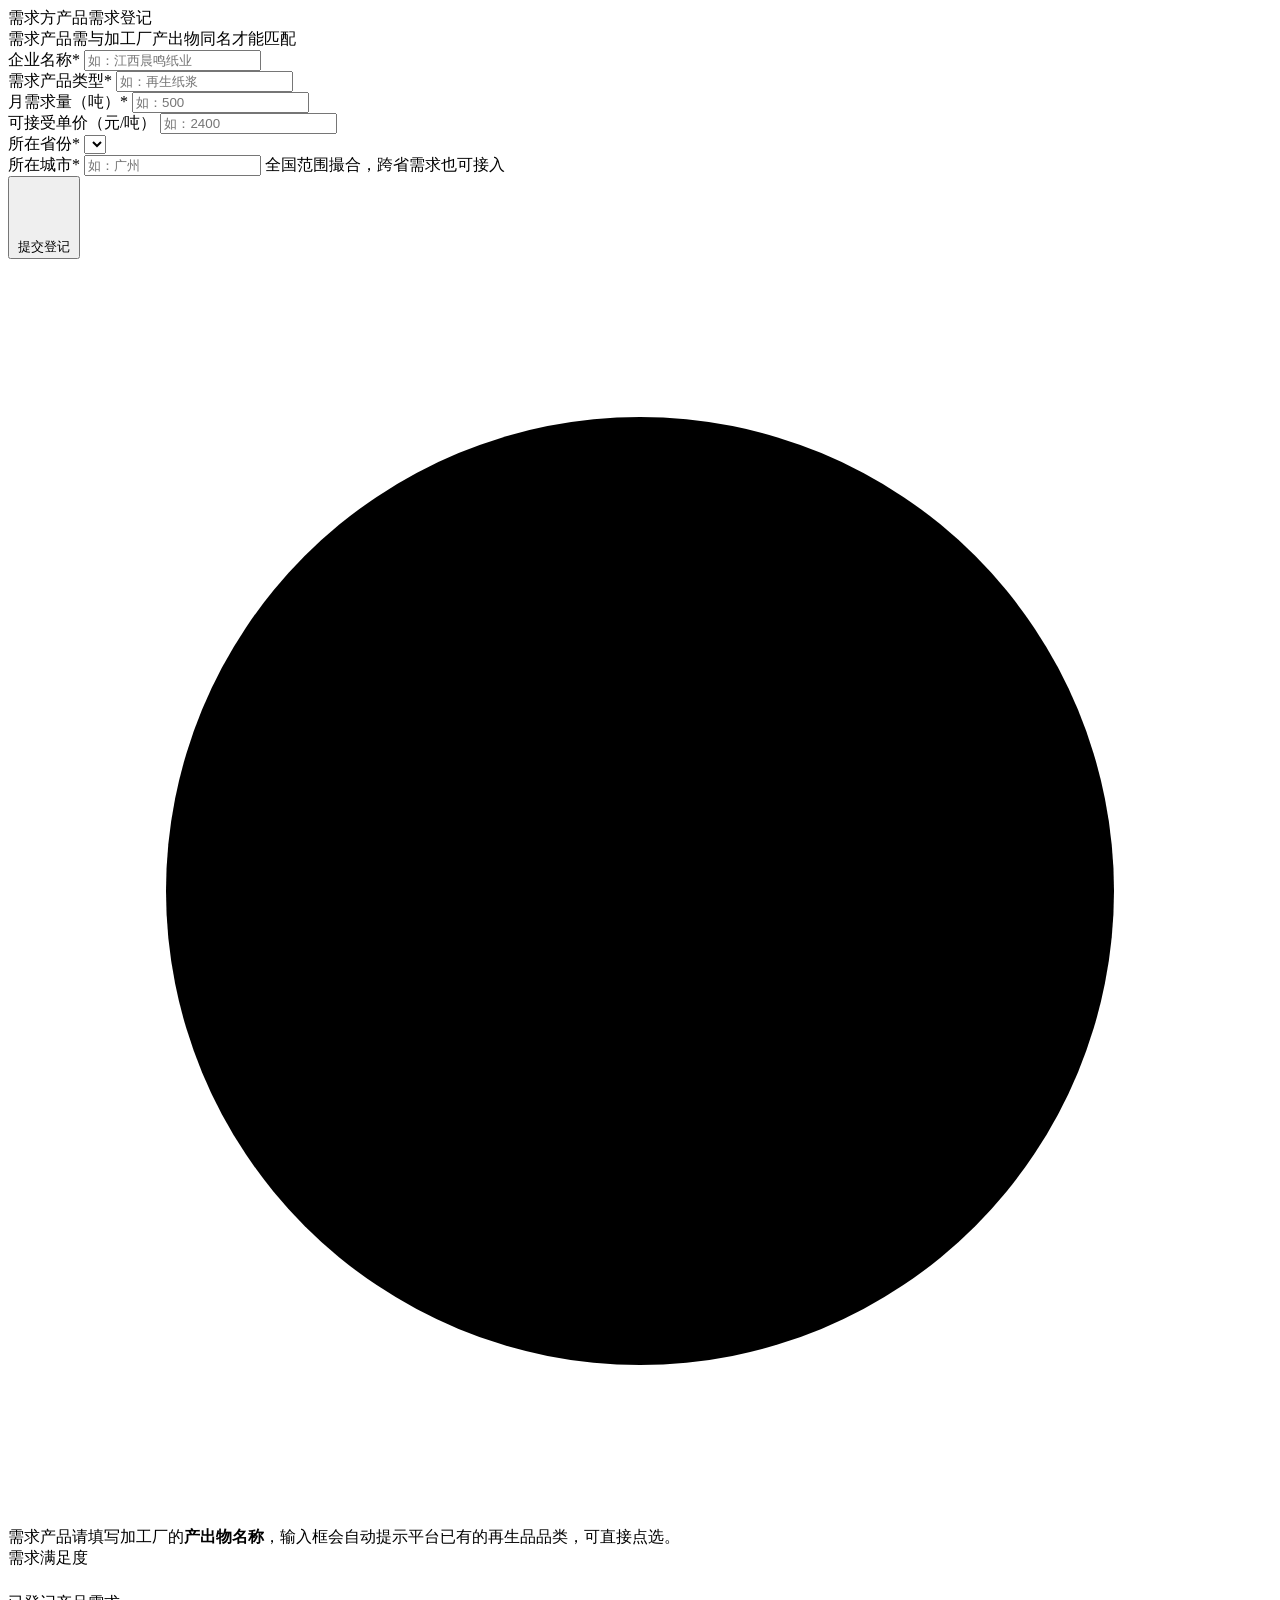
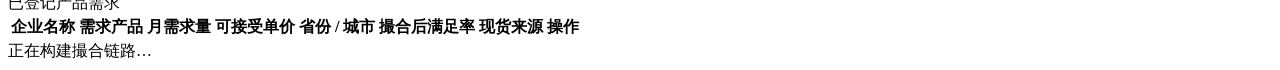
==== demand.html @ aef016d6 "Add files via upload" ====
<!DOCTYPE html>
<html lang="zh-CN">
<head>
<meta charset="UTF-8">
<meta name="viewport" content="width=device-width,initial-scale=1">
<title>循链 LoopLink · 需求方·产品需求</title>
<link rel="stylesheet" href="assets/app.css">
</head>
<body data-page="demand">
<div class="app">
  <aside class="sidebar" id="sidebar"></aside>
  <div class="main">
    <header class="topbar" id="topbar"></header>
    <nav class="mnav" id="mnav"></nav>
    <div class="content">
      <!-- ============ DEMAND ============ -->
      <section class="view active" id="view-demand">
        <div class="grid g-2-1" style="margin-bottom:14px">
          <div class="card">
            <div class="card-head">
              <div class="card-title"><span class="bar"></span>需求方产品需求登记</div>
              <span class="card-sub">需求产品需与加工厂产出物同名才能匹配</span>
            </div>
            <div class="card-body">
              <form id="form-demand" class="form-grid">
                <div class="field full">
                  <label>企业名称<span>*</span></label>
                  <input name="company" required placeholder="如：江西晨鸣纸业">
                </div>
                <div class="field">
                  <label>需求产品类型<span>*</span></label>
                  <input name="type" list="product-list" required placeholder="如：再生纸浆">
                  <datalist id="product-list"></datalist>
                </div>
                <div class="field">
                  <label>月需求量（吨）<span>*</span></label>
                  <input name="qty" type="number" min="1" required placeholder="如：500">
                </div>
                <div class="field">
                  <label>可接受单价（元/吨）</label>
                  <input name="price" type="number" min="0" step="10" placeholder="如：2400">
                </div>
                <div class="field">
                  <label>所在省份<span>*</span></label>
                  <select name="province" class="sel-province" required></select>
                </div>
                <div class="field">
                  <label>所在城市<span>*</span></label>
                  <input name="city" required placeholder="如：广州">
                  <span class="hint">全国范围撮合，跨省需求也可接入</span>
                </div>
                <div class="field full" style="flex-direction:row;justify-content:flex-end">
                  <button type="submit" class="btn btn-primary">
                    <svg viewBox="0 0 24 24"><path d="M12 5v14"/><path d="M5 12h14"/></svg>
                    提交登记
                  </button>
                </div>
              </form>
              <div class="tip">
                <svg viewBox="0 0 24 24"><circle cx="12" cy="12" r="9"/><path d="M12 8.2v.2"/><path d="M12 11v5"/></svg>
                <div>需求产品请填写加工厂的<b>产出物名称</b>，输入框会自动提示平台已有的再生品品类，可直接点选。</div>
              </div>
            </div>
          </div>

          <div class="card">
            <div class="card-head">
              <div class="card-title"><span class="bar"></span>需求满足度</div>
            </div>
            <div class="card-body" id="demand-structure" style="padding-top:10px"></div>
          </div>
        </div>

        <div class="card">
          <div class="card-head">
            <div class="card-title"><span class="bar"></span>已登记产品需求</div>
            <span class="card-sub" id="demand-count"></span>
          </div>
          <div class="tbl-wrap">
            <table>
              <thead><tr>
                <th>企业名称</th><th>需求产品</th><th>月需求量</th><th>可接受单价</th>
                <th>省份 / 城市</th><th>撮合后满足率</th><th>现货来源</th><th style="text-align:right">操作</th>
              </tr></thead>
              <tbody id="tbody-demand"></tbody>
            </table>
          </div>
        </div>
      </section>
    </div>
  </div>
</div>

<div id="toast"></div>
<div class="loading-ov" id="loading">
  <div>
    <div class="spinner" style="margin:0 auto"></div>
    <div class="loading-txt" id="loading-txt">正在构建撮合链路…</div>
  </div>
</div>

<script src="assets/app.js"></script>
</body>
</html>
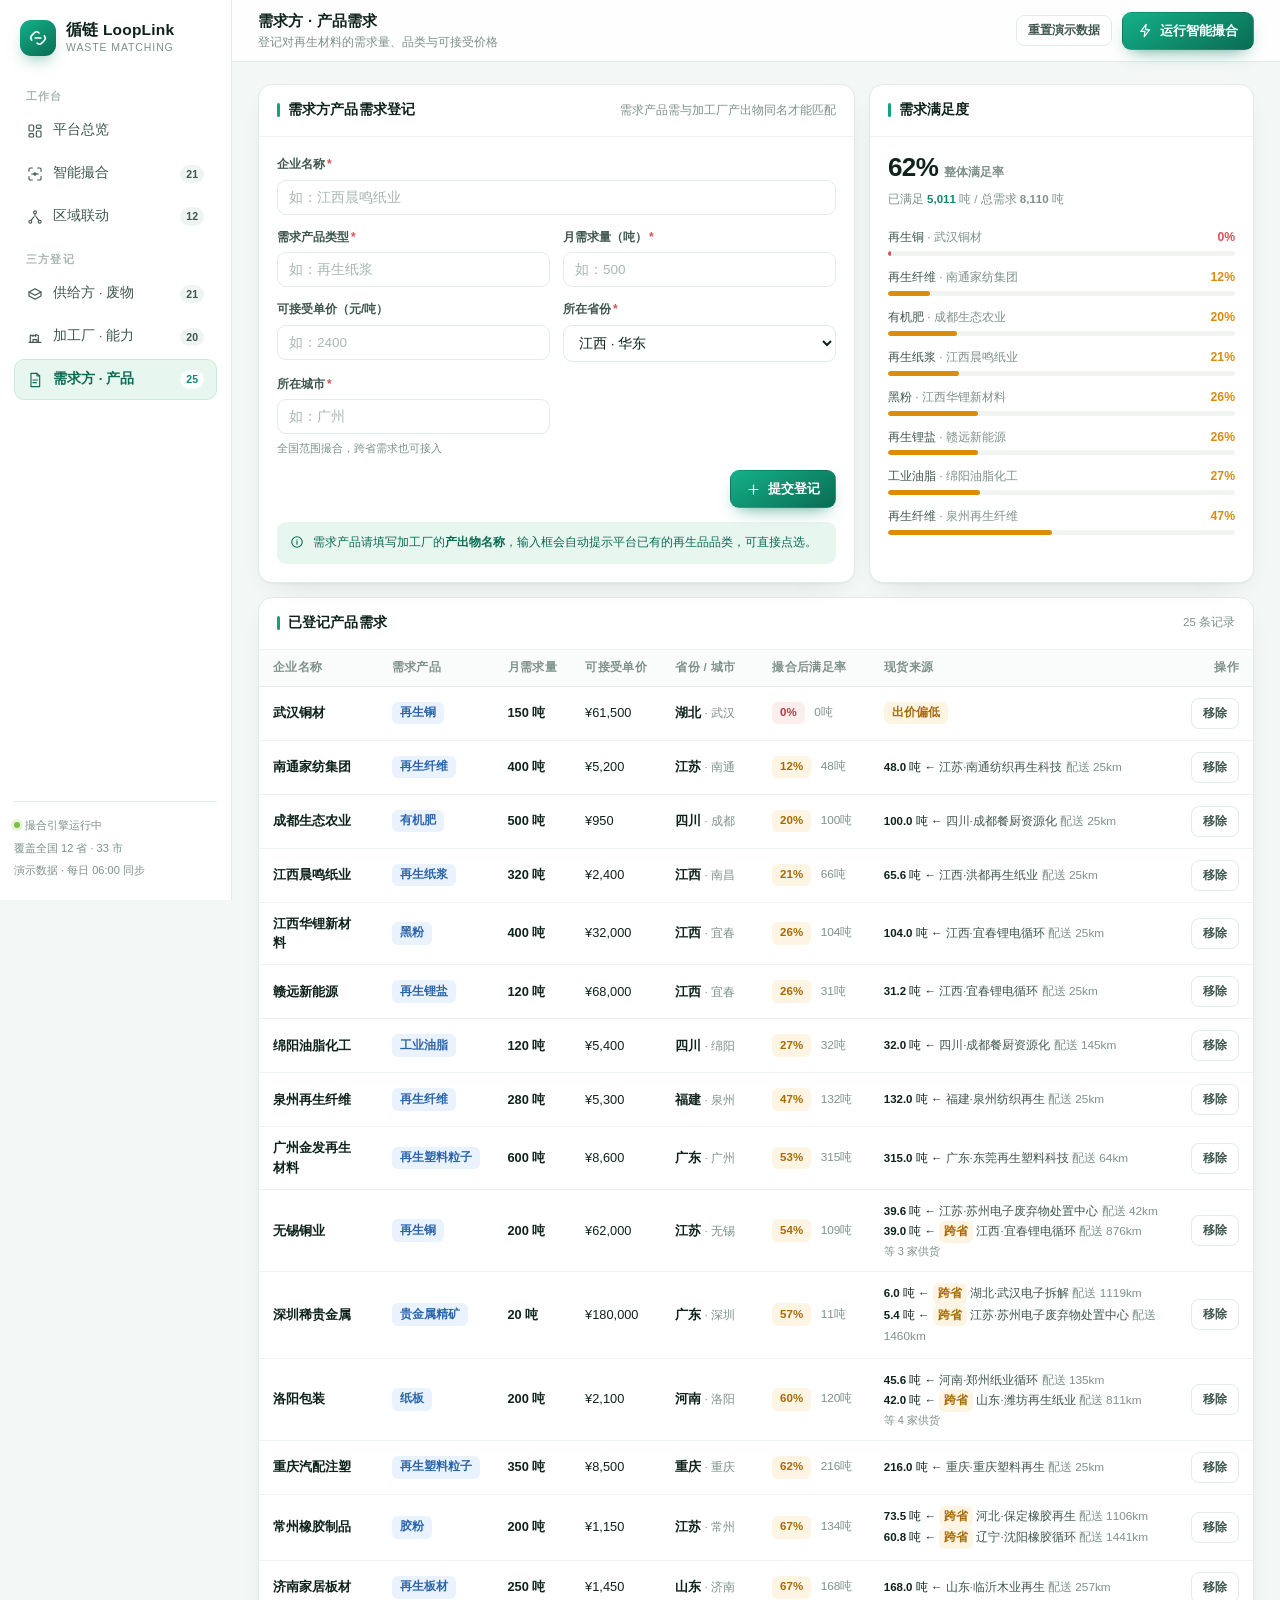
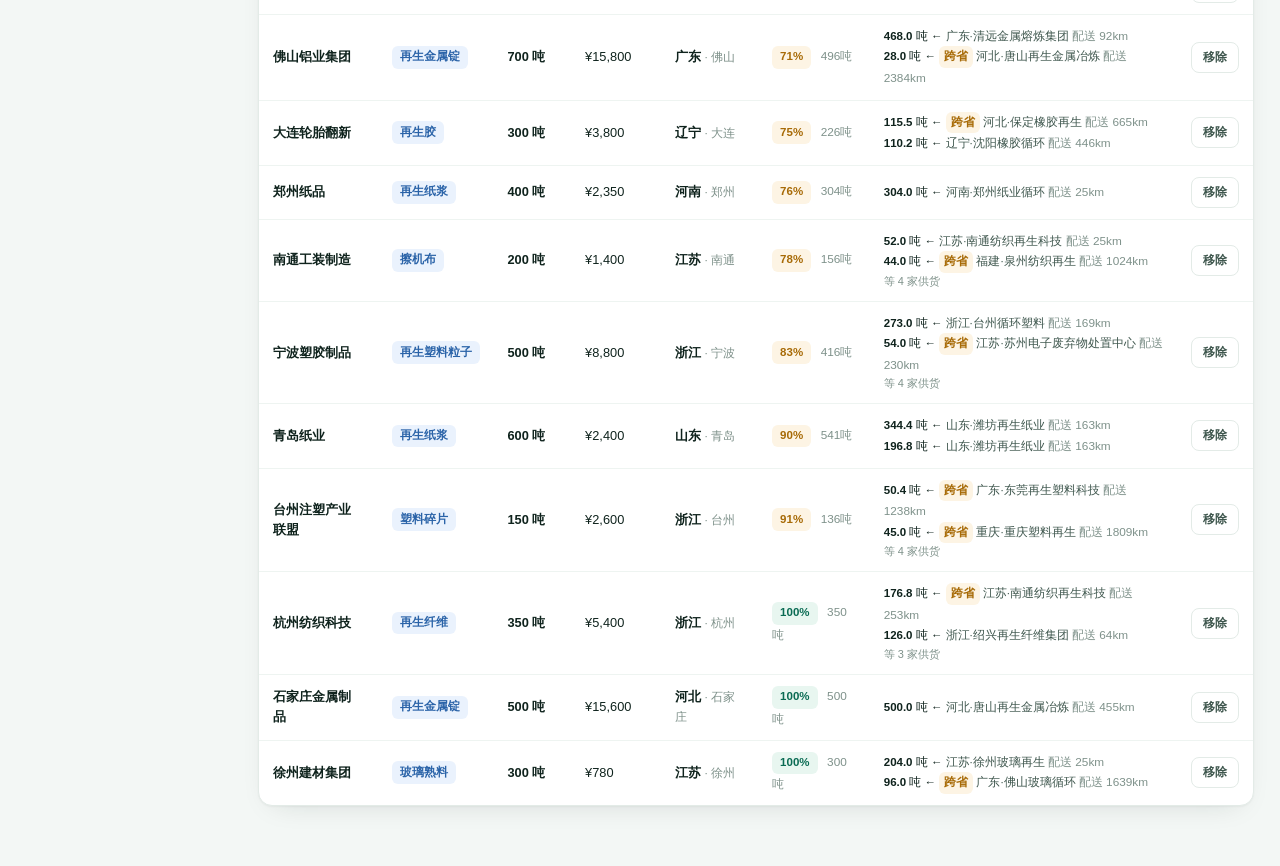
==== commit 33fbab0b: "Add files via upload" ====
--- a/demand.html
+++ b/demand.html
@@ -5,6 +5,11 @@
 <meta name="viewport" content="width=device-width,initial-scale=1">
 <title>循链 LoopLink · 需求方·产品需求</title>
 <link rel="stylesheet" href="assets/app.css">
+<link rel="icon" href="favicon.ico" sizes="32x32">
+<link rel="icon" href="favicon.svg" type="image/svg+xml">
+<link rel="apple-touch-icon" href="apple-touch-icon.png">
+<link rel="manifest" href="site.webmanifest">
+<meta name="theme-color" content="#0f8b6c">
 </head>
 <body data-page="demand">
 <div class="app">
--- a/assets/app.css
+++ b/assets/app.css
@@ -0,0 +1,307 @@
+*{box-sizing:border-box;margin:0;padding:0}
+:root{
+  --bg:#f3f7f5;
+  --surface:#ffffff;
+  --surface-2:#fafcfb;
+  --ink:#0f231d;
+  --ink-2:#3f574e;
+  --muted:#7e918a;
+  --line:#e3ebe7;
+  --line-2:#eef4f1;
+  --green:#0f8b6c;
+  --green-2:#12a37e;
+  --green-deep:#0a6b53;
+  --green-soft:#e8f6f0;
+  --lime:#7bc043;
+  --lime-soft:#f1f9e8;
+  --amber:#dd8b0b;
+  --amber-soft:#fdf4e4;
+  --red:#d8525a;
+  --red-soft:#fdeeee;
+  --blue:#3778c9;
+  --blue-soft:#eaf2fd;
+  --radius:14px;
+  --shadow:0 1px 2px rgba(15,35,29,.04), 0 10px 28px -16px rgba(15,35,29,.18);
+}
+html{-webkit-text-size-adjust:100%}
+body{
+  font-family:-apple-system,BlinkMacSystemFont,"Segoe UI","PingFang SC","Hiragino Sans GB","Microsoft YaHei",sans-serif;
+  background:var(--bg);color:var(--ink);font-size:14px;line-height:1.55;
+  -webkit-font-smoothing:antialiased;
+}
+.num{font-variant-numeric:tabular-nums;font-feature-settings:"tnum"}
+button{font-family:inherit;cursor:pointer;border:none;background:none;color:inherit}
+input,select{font-family:inherit;font-size:13.5px;color:var(--ink);background:#fff;border:1px solid var(--line);
+  border-radius:9px;padding:9px 11px;width:100%;outline:none;transition:.15s}
+input:focus,select:focus{border-color:var(--green-2);box-shadow:0 0 0 3px rgba(18,163,126,.12)}
+input::placeholder{color:#a9b8b2}
+
+/* ---------- layout ---------- */
+.app{display:flex;min-height:100vh}
+.sidebar{width:232px;flex:0 0 232px;background:#fff;border-right:1px solid var(--line);
+  padding:20px 14px;position:sticky;top:0;height:100vh;display:flex;flex-direction:column}
+.brand{display:flex;align-items:center;gap:10px;padding:0 6px 20px}
+.brand-mark{width:36px;height:36px;border-radius:11px;flex:0 0 36px;
+  background:linear-gradient(145deg,#14b189,#0a6b53);display:grid;place-items:center;
+  box-shadow:0 8px 18px -8px rgba(15,139,108,.75)}
+.brand-mark svg{width:20px;height:20px}
+.brand-name{font-weight:700;font-size:15.5px;letter-spacing:.2px;line-height:1.2}
+.brand-sub{font-size:10.5px;color:var(--muted);letter-spacing:.9px;text-transform:uppercase}
+.nav-label{font-size:10.5px;color:#a7b6b0;letter-spacing:1.2px;padding:12px 12px 6px;font-weight:600}
+.nav-item{display:flex;align-items:center;gap:10px;padding:9px 12px;border-radius:10px;color:var(--ink-2);
+  font-size:13.5px;font-weight:500;transition:.16s;border:1px solid transparent;width:100%;text-align:left;margin-bottom:2px}
+.nav-item:hover{background:#f3f8f6}
+.nav-item.active{background:var(--green-soft);color:var(--green-deep);border-color:#cbe9de;font-weight:600}
+.nav-item svg{width:16px;height:16px;flex:0 0 16px;stroke:currentColor;fill:none;stroke-width:1.7;
+  stroke-linecap:round;stroke-linejoin:round}
+.nav-badge{margin-left:auto;font-size:10.5px;font-weight:700;background:#eef4f1;color:var(--ink-2);
+  padding:1px 6px;border-radius:20px;min-width:20px;text-align:center}
+.nav-item.active .nav-badge{background:#fff;color:var(--green)}
+.side-foot{margin-top:auto;padding-top:14px;border-top:1px solid var(--line);font-size:11px;color:var(--muted);line-height:1.7}
+.dot-live{display:inline-block;width:6px;height:6px;border-radius:50%;background:var(--lime);margin-right:5px;
+  box-shadow:0 0 0 3px rgba(123,192,67,.18);vertical-align:1px}
+
+.main{flex:1;min-width:0;display:flex;flex-direction:column}
+.topbar{height:62px;display:flex;align-items:center;justify-content:space-between;gap:16px;
+  padding:0 26px;background:rgba(255,255,255,.86);backdrop-filter:blur(10px);
+  border-bottom:1px solid var(--line);position:sticky;top:0;z-index:30}
+.topbar h1{font-size:15px;font-weight:650;letter-spacing:.2px}
+.topbar .crumb{font-size:11.5px;color:var(--muted);margin-top:1px}
+.top-actions{display:flex;align-items:center;gap:10px}
+
+.btn{display:inline-flex;align-items:center;gap:7px;font-size:13px;font-weight:600;
+  padding:9px 15px;border-radius:9px;transition:.16s;white-space:nowrap;border:1px solid transparent}
+.btn svg{width:15px;height:15px;stroke:currentColor;fill:none;stroke-width:1.9;stroke-linecap:round;stroke-linejoin:round}
+.btn-primary{background:linear-gradient(150deg,#14b189,#0a6b53);color:#fff;box-shadow:0 8px 18px -9px rgba(15,139,108,.85)}
+.btn-primary:hover{filter:brightness(1.06);transform:translateY(-1px)}
+.btn-ghost{background:#fff;border-color:var(--line);color:var(--ink-2)}
+.btn-ghost:hover{background:#f5f9f7;border-color:#d3e2db}
+.btn-sm{padding:6px 11px;font-size:12px;border-radius:8px}
+
+.content{padding:22px 26px 60px;flex:1}
+.view{display:none;animation:fade .28s ease}
+.view.active{display:block}
+@keyframes fade{from{opacity:0;transform:translateY(6px)}to{opacity:1;transform:none}}
+
+/* ---------- generic cards ---------- */
+.card{background:var(--surface);border:1px solid var(--line);border-radius:var(--radius);box-shadow:var(--shadow)}
+.card-head{display:flex;align-items:center;justify-content:space-between;gap:12px;
+  padding:15px 18px;border-bottom:1px solid var(--line-2)}
+.card-title{font-size:13.5px;font-weight:650;letter-spacing:.1px;display:flex;align-items:center;gap:8px}
+.card-title .bar{width:3px;height:14px;border-radius:2px;background:var(--green-2)}
+.card-sub{font-size:11.5px;color:var(--muted)}
+.card-body{padding:18px}
+
+.grid{display:grid;gap:14px}
+.grid > *{min-width:0}   /* 防止网格列被内部宽表格 / 长文本撑开 */
+.g4{grid-template-columns:repeat(4,1fr)}
+.g2{grid-template-columns:1fr 1fr}
+.g-2-1{grid-template-columns:1.55fr 1fr}
+
+/* ---------- kpi ---------- */
+.kpi{padding:16px 17px;position:relative;overflow:hidden}
+.kpi::after{content:"";position:absolute;right:-28px;top:-28px;width:88px;height:88px;border-radius:50%;
+  background:radial-gradient(circle,rgba(18,163,126,.09),transparent 68%)}
+.kpi-top{display:flex;align-items:center;gap:8px;margin-bottom:11px}
+.kpi-ico{width:28px;height:28px;border-radius:8px;display:grid;place-items:center;flex:0 0 28px}
+.kpi-ico svg{width:15px;height:15px;stroke-width:2.2;fill:none;stroke-linecap:round;stroke-linejoin:round}
+.kpi-label{font-size:12px;color:var(--muted);font-weight:550}
+.kpi-val{font-size:25px;font-weight:700;letter-spacing:-.5px;line-height:1.15}
+.kpi-val small{font-size:12px;font-weight:600;color:var(--muted);margin-left:4px;letter-spacing:0}
+.kpi-foot{font-size:11.5px;color:var(--muted);margin-top:7px;display:flex;align-items:center;gap:5px}
+.trend-up{color:var(--green);font-weight:650}
+.trend-warn{color:var(--amber);font-weight:650}
+
+/* ---------- bars / charts ---------- */
+.bar-row{margin-bottom:14px}
+.bar-row:last-child{margin-bottom:0}
+.bar-head{display:flex;justify-content:space-between;align-items:baseline;font-size:12px;margin-bottom:5px}
+.bar-name{font-weight:600;color:var(--ink-2)}
+.bar-val{color:var(--muted);font-size:11.5px}
+.bar-track{height:7px;border-radius:5px;background:#f0f5f2;overflow:hidden;display:flex;gap:3px;margin-bottom:4px}
+.bar-fill{height:100%;border-radius:5px;transition:width .7s cubic-bezier(.22,1,.36,1)}
+.bar-legend{display:flex;gap:16px;font-size:11.5px;color:var(--muted);padding:0 18px 4px}
+.lg{display:inline-flex;align-items:center;gap:6px}
+.lg i{width:9px;height:9px;border-radius:3px;display:inline-block}
+
+.util-row{display:flex;align-items:center;gap:12px;padding:10px 0;border-bottom:1px dashed var(--line-2)}
+.util-row:last-child{border-bottom:none;padding-bottom:0}
+.util-name{flex:0 0 132px;font-size:12.5px;font-weight:550;color:var(--ink-2);
+  overflow:hidden;text-overflow:ellipsis;white-space:nowrap}
+.util-track{flex:1;height:8px;border-radius:5px;background:#f0f5f2;overflow:hidden}
+.util-fill{height:100%;border-radius:5px;transition:width .7s cubic-bezier(.22,1,.36,1)}
+.util-pct{flex:0 0 46px;text-align:right;font-size:12px;font-weight:650}
+
+/* ---------- table ---------- */
+.tbl-wrap{overflow-x:auto}
+table{width:100%;border-collapse:collapse;font-size:12.8px}
+thead th{text-align:left;font-size:11.5px;font-weight:600;color:var(--muted);letter-spacing:.4px;
+  padding:9px 14px;background:var(--surface-2);border-bottom:1px solid var(--line);white-space:nowrap}
+tbody td{padding:11px 14px;border-bottom:1px solid var(--line-2);vertical-align:middle}
+tbody tr:last-child td{border-bottom:none}
+tbody tr:hover{background:#fbfdfc}
+.td-strong{font-weight:600;color:var(--ink)}
+.td-mute{color:var(--muted);font-size:11.8px}
+
+.tag{display:inline-flex;align-items:center;gap:5px;font-size:11.5px;font-weight:600;
+  padding:2.5px 8px;border-radius:6px;white-space:nowrap}
+.tag i{width:6px;height:6px;border-radius:50%;display:inline-block;flex:0 0 6px}
+.tag-soft{background:#f2f6f4;color:var(--ink-2)}
+.tag-green{background:var(--green-soft);color:var(--green-deep)}
+.tag-amber{background:var(--amber-soft);color:#a76a06}
+.tag-red{background:var(--red-soft);color:#b23b42}
+.tag-blue{background:var(--blue-soft);color:#2a63a8}
+.tag-lime{background:var(--lime-soft);color:#4d8217}
+
+/* ---------- forms ---------- */
+.form-grid{display:grid;grid-template-columns:1fr 1fr;gap:13px}
+.field{display:flex;flex-direction:column;gap:6px}
+.field.full{grid-column:1/-1}
+.field label{font-size:12px;font-weight:600;color:var(--ink-2)}
+.field label span{color:var(--red);margin-left:2px}
+.field .hint{font-size:11px;color:var(--muted);font-weight:400}
+.chk-group{display:flex;flex-wrap:wrap;gap:7px}
+.chk{display:inline-flex;align-items:center;gap:6px;font-size:12.3px;padding:6px 10px;border-radius:8px;
+  border:1px solid var(--line);background:#fff;cursor:pointer;transition:.14s;color:var(--ink-2);user-select:none}
+.chk:hover{border-color:#c9ded6;background:#fafcfb}
+.chk input{display:none}
+.chk.on{background:var(--green-soft);border-color:#a9dccb;color:var(--green-deep);font-weight:600}
+.out-row{display:grid;grid-template-columns:1.6fr .8fr auto;gap:8px;margin-bottom:8px;align-items:center}
+.out-row .del{width:30px;height:30px;border-radius:8px;display:grid;place-items:center;color:var(--muted);
+  border:1px solid var(--line);background:#fff;font-size:15px;line-height:1}
+.out-row .del:hover{color:var(--red);border-color:#f2c9cc;background:var(--red-soft)}
+.form-foot{display:flex;justify-content:flex-end;gap:9px;margin-top:16px;padding-top:15px;border-top:1px solid var(--line-2)}
+.tip{display:flex;gap:9px;align-items:flex-start;margin-top:14px;padding:11px 13px;background:var(--green-soft);
+  border-radius:9px;font-size:11.8px;color:var(--green-deep);line-height:1.65}
+.tip svg{width:14px;height:14px;flex:0 0 14px;margin-top:2px;stroke:currentColor;fill:none;stroke-width:1.9;
+  stroke-linecap:round;stroke-linejoin:round}
+.tip b{font-weight:700}
+.proc-grid{display:grid;gap:12px;grid-template-columns:repeat(2,1fr)}
+@media(max-width:1240px){.proc-grid{grid-template-columns:1fr}}
+
+/* ---------- match ---------- */
+.match-toolbar{display:flex;flex-wrap:wrap;align-items:center;gap:12px;padding:14px 18px;
+  border-bottom:1px solid var(--line-2);background:linear-gradient(180deg,#fbfdfc,#fff)}
+.slider-wrap{display:flex;align-items:center;gap:9px;font-size:12px;color:var(--ink-2);font-weight:550}
+input[type=range]{-webkit-appearance:none;width:130px;height:4px;background:#e3ebe7;border-radius:4px;
+  border:none;padding:0}
+input[type=range]::-webkit-slider-thumb{-webkit-appearance:none;width:15px;height:15px;border-radius:50%;
+  background:var(--green-2);border:2.5px solid #fff;box-shadow:0 2px 6px rgba(15,139,108,.45);cursor:pointer}
+.range-val{font-weight:700;color:var(--green);min-width:26px;text-align:right}
+.seg{display:flex;background:#f2f6f4;border-radius:9px;padding:3px;gap:2px}
+.seg button{font-size:12px;font-weight:600;padding:5px 11px;border-radius:7px;color:var(--ink-2);transition:.15s;white-space:nowrap}
+.seg button:hover{color:var(--ink)}
+.seg button.on{background:#fff;color:var(--green-deep);box-shadow:0 1px 3px rgba(15,35,29,.14)}
+.geo{display:inline-flex;align-items:center;gap:4px;font-size:10.5px;font-weight:600;
+  padding:1px 6px;border-radius:5px;background:#eef4f1;color:var(--ink-2)}
+.geo.cross{background:var(--amber-soft);color:#a76a06}
+
+.match-card{border:1px solid var(--line);border-radius:12px;margin-bottom:12px;overflow:hidden;
+  background:#fff;transition:.18s}
+.match-card:hover{box-shadow:0 12px 30px -18px rgba(15,35,29,.32);border-color:#cfe3db}
+.match-head{display:flex;align-items:center;gap:13px;padding:13px 16px;background:var(--surface-2);
+  border-bottom:1px solid var(--line-2)}
+.ring{width:44px;height:44px;flex:0 0 44px}
+.match-head-main{flex:1;min-width:0}
+.match-head-title{font-size:13.5px;font-weight:650;display:flex;align-items:center;gap:8px;flex-wrap:wrap}
+.match-head-sub{font-size:11.5px;color:var(--muted);margin-top:2px}
+.chain{display:flex;align-items:stretch;gap:0;padding:15px 16px;overflow-x:auto}
+.chain-node{flex:1 1 0;min-width:132px;border:1px solid var(--line);border-radius:10px;padding:10px 11px;
+  background:#fff;position:relative}
+.chain-node.supply{border-left:3px solid #8d99ae;background:linear-gradient(180deg,#fbfcfd,#fff)}
+.chain-node.proc{border-left:3px solid var(--green-2);background:linear-gradient(180deg,#f7fdfa,#fff)}
+.chain-node.out{border-left:3px solid var(--amber);background:linear-gradient(180deg,#fffdf8,#fff)}
+.chain-node.dem{border-left:3px solid var(--blue);background:linear-gradient(180deg,#fafcff,#fff)}
+.chain-tag{font-size:10px;font-weight:700;letter-spacing:.8px;color:var(--muted);text-transform:uppercase;margin-bottom:4px}
+.chain-name{font-size:12.6px;font-weight:650;line-height:1.35;margin-bottom:3px;
+  overflow:hidden;display:-webkit-box;-webkit-line-clamp:2;-webkit-box-orient:vertical}
+.chain-meta{font-size:11px;color:var(--muted);line-height:1.5}
+.chain-meta b{color:var(--ink-2);font-weight:650}
+.chain-arrow{flex:0 0 26px;display:grid;place-items:center;color:#c2d3cb}
+.chain-arrow svg{width:15px;height:15px;stroke:currentColor;fill:none;stroke-width:2;stroke-linecap:round;stroke-linejoin:round}
+.match-foot{padding:10px 16px;border-top:1px solid var(--line-2);display:flex;flex-wrap:wrap;
+  gap:8px 18px;font-size:11.5px;color:var(--muted);align-items:center;background:#fff}
+.match-foot b{color:var(--ink-2)}
+.sub-alloc{padding:0 16px 14px;font-size:11.5px;color:var(--ink-2)}
+.alloc-line{display:flex;gap:8px;align-items:center;padding:5px 0;border-top:1px dashed var(--line-2)}
+.alloc-bar{height:5px;border-radius:4px;background:var(--green-2);flex:0 0 auto;min-width:4px}
+
+.empty{padding:46px 20px;text-align:center;color:var(--muted)}
+.empty-ico{width:52px;height:52px;border-radius:14px;background:var(--green-soft);display:grid;place-items:center;
+  margin:0 auto 12px}
+.empty-ico svg{width:24px;height:24px;stroke:var(--green-2);fill:none;stroke-width:1.6;stroke-linecap:round;stroke-linejoin:round}
+.empty-title{font-size:13.5px;font-weight:600;color:var(--ink-2);margin-bottom:4px}
+
+/* flow summary */
+.flow-sum{display:flex;align-items:center;gap:10px;flex-wrap:wrap;padding:16px 18px}
+.flow-box{flex:1 1 150px;border:1px solid var(--line);border-radius:11px;padding:12px 14px;background:var(--surface-2);position:relative}
+.flow-box .fb-label{font-size:11px;color:var(--muted);font-weight:600;letter-spacing:.3px}
+.flow-box .fb-val{font-size:19px;font-weight:700;margin-top:3px;letter-spacing:-.4px}
+.flow-box .fb-val small{font-size:11.5px;font-weight:600;color:var(--muted);margin-left:3px}
+.flow-box .fb-sub{font-size:11px;color:var(--muted);margin-top:2px}
+.flow-arrow{color:#c2d3cb;flex:0 0 22px;display:grid;place-items:center}
+.flow-arrow svg{width:17px;height:17px;stroke:currentColor;fill:none;stroke-width:2;stroke-linecap:round;stroke-linejoin:round}
+
+/* toast */
+#toast{position:fixed;left:50%;bottom:34px;transform:translate(-50%,20px);background:#0f231d;color:#fff;
+  padding:11px 20px;border-radius:10px;font-size:13px;font-weight:550;opacity:0;pointer-events:none;
+  transition:.28s;z-index:200;box-shadow:0 14px 34px -12px rgba(15,35,29,.5)}
+#toast.show{opacity:1;transform:translate(-50%,0)}
+#toast.err{background:#a83a41}
+
+.loading-ov{position:fixed;inset:0;background:rgba(243,247,245,.72);backdrop-filter:blur(3px);
+  display:none;place-items:center;z-index:150}
+.loading-ov.show{display:grid}
+.spinner{width:38px;height:38px;border-radius:50%;border:3px solid #d8e8e1;border-top-color:var(--green-2);
+  animation:spin .75s linear infinite}
+@keyframes spin{to{transform:rotate(360deg)}}
+.loading-txt{margin-top:14px;font-size:12.5px;color:var(--ink-2);font-weight:600;text-align:center}
+
+/* legend chips */
+.chip-row{display:flex;flex-wrap:wrap;gap:7px}
+.chip{font-size:11.5px;padding:3px 9px;border-radius:20px;background:#f2f6f4;color:var(--ink-2);font-weight:550}
+
+/* 移动端导航 */
+.mnav{display:none;gap:6px;overflow-x:auto;padding:8px 14px;background:#fff;border-bottom:1px solid var(--line);
+  position:sticky;top:56px;z-index:25;-webkit-overflow-scrolling:touch}
+.mnav::-webkit-scrollbar{display:none}
+.mnav button{flex:0 0 auto;font-size:12.5px;font-weight:600;padding:6px 13px;border-radius:20px;
+  background:#f3f7f5;color:var(--ink-2);transition:.15s}
+.mnav button.on{background:var(--green-soft);color:var(--green-deep)}
+
+@media(max-width:1180px){
+  .g4{grid-template-columns:repeat(2,1fr)}
+  .g-2-1{grid-template-columns:1fr}
+  .g2{grid-template-columns:1fr}
+}
+@media(max-width:860px){
+  .sidebar{display:none}
+  .mnav{display:flex}
+  .content{padding:14px 14px 50px}
+  .topbar{height:56px;padding:0 14px}
+  .topbar .crumb{display:none}
+  .topbar h1{font-size:14.5px}
+  #btn-reset{display:none}
+  .btn{padding:8px 12px;font-size:12.5px}
+  .g4{grid-template-columns:1fr 1fr;gap:10px}
+  .kpi-val{font-size:21px}
+  .form-grid{grid-template-columns:1fr}
+  .chain{flex-direction:column}
+  .chain-arrow{transform:rotate(90deg);height:24px;flex:0 0 24px}
+  .chain-node{min-width:0}
+  .flow-sum{flex-direction:column;align-items:stretch}
+  .flow-arrow{transform:rotate(90deg);justify-self:center;margin:0 auto}
+  .flow-box{flex:1 1 auto}
+  .bar-legend{flex-wrap:wrap;gap:8px 12px}
+  .lg{white-space:nowrap}
+  .match-head{align-items:flex-start}
+  .match-foot{gap:6px 12px}
+}
+
+/* ========== 多页拆分补充：<a> 导航与品牌链接对齐原 button 样式 ========== */
+a.nav-item{text-decoration:none;cursor:pointer}
+a.brand{text-decoration:none;color:inherit;cursor:pointer}
+.mnav a.mnav-b{flex:0 0 auto;font-size:12.5px;font-weight:600;padding:6px 13px;border-radius:20px;
+  background:#f3f7f5;color:var(--ink-2);transition:.15s;text-decoration:none;white-space:nowrap}
+.mnav a.mnav-b:hover{color:var(--ink)}
+.mnav a.mnav-b.on{background:var(--green-soft);color:var(--green-deep)}
